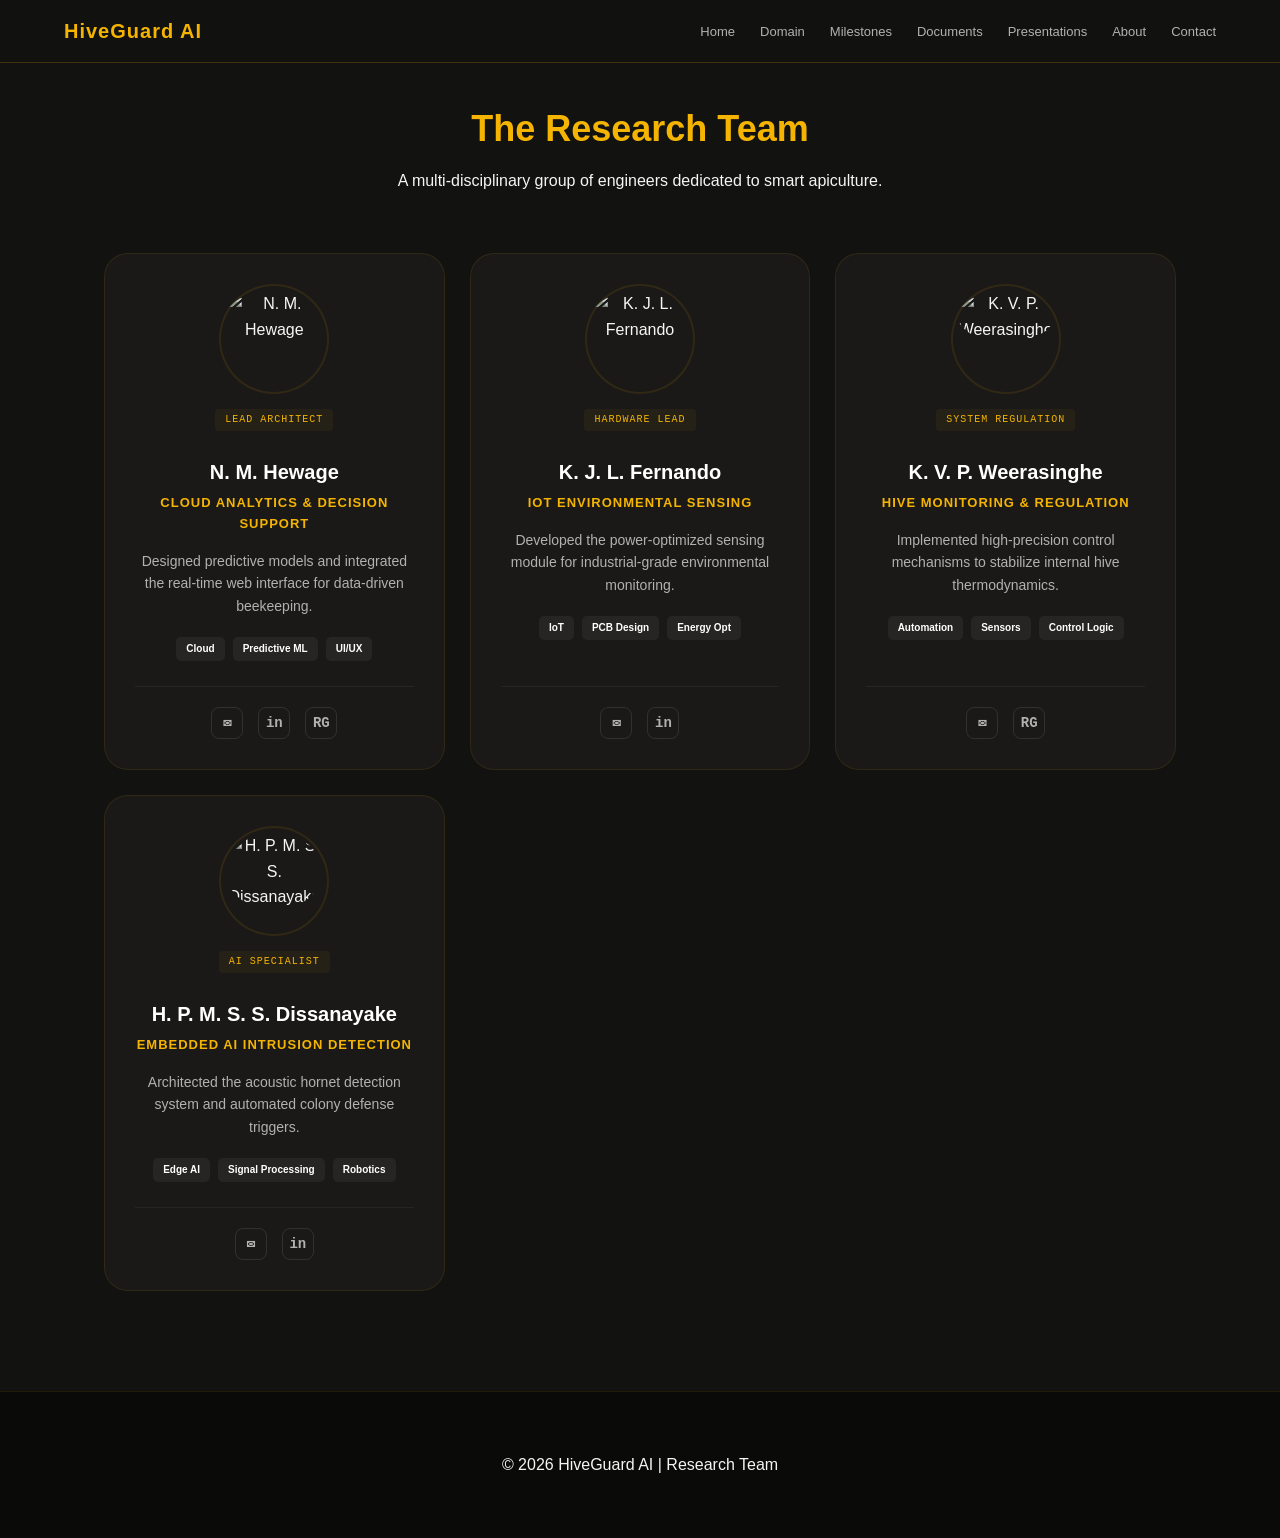
==== about.html @ 3bd3e834 "Added contact form, updated research sections, improved styling" ====
<!DOCTYPE html>
<html>
<head>
  <title>HiveGuard AI - About Us</title>
  <link rel="stylesheet" href="css/style.css">
</head>
<body>

<!-- Navigation -->
<nav>
  <div class="container">
    <h1>HiveGuard AI</h1>
    <ul>
      <li><a href="index.html">Home</a></li>
      <li><a href="domain.html">Domain</a></li>
      <li><a href="milestones.html">Milestones</a></li>
      <li><a href="documents.html">Documents</a></li>
      <li><a href="presentations.html">Presentations</a></li>
      <li><a href="about.html">About</a></li>
      <li><a href="contact.html">Contact</a></li>
    </ul>
  </div>
</nav>

<section class="section about-section">
    <div class="section-header">
        <h3>The Research Team</h3>
        <p>A multi-disciplinary group of engineers dedicated to smart apiculture.</p>
    </div>

    <div class="about-portal-grid">
        <div class="profile-portal reveal">
            <div class="portal-scanner"></div> <div class="portal-header">
                <div class="member-photo-wrapper">
                    <img src="assets/team/member1.jpg" alt="N. M. Hewage" class="member-photo">
                    <div class="photo-glow"></div>
                </div>
                <span class="member-tag">LEAD ARCHITECT</span>
            </div>

            <div class="portal-body">
                <h4>N. M. Hewage</h4>
                <p class="member-role">Cloud Analytics & Decision Support</p>
                <p class="member-desc">Designed predictive models and integrated the real-time web interface for data-driven beekeeping.</p>
                
                <div class="member-skills">
                    <span>Cloud</span><span>Predictive ML</span><span>UI/UX</span>
                </div>
            </div>

            <div class="portal-footer">
                <div class="member-social">
                    <a href="mailto:your_email@email.com" class="social-icon mail-icon" title="Email">✉</a>
                    <a href="#" class="social-icon linked-icon" title="LinkedIn">in</a>
                    <a href="#" class="social-icon research-icon" title="ResearchGate">RG</a>
                </div>
            </div>
        </div>

        <div class="profile-portal reveal">
            <div class="portal-scanner"></div>
            <div class="portal-header">
                <div class="member-photo-wrapper">
                    <img src="assets/team/member2.jpg" alt="K. J. L. Fernando" class="member-photo">
                    <div class="photo-glow"></div>
                </div>
                <span class="member-tag">HARDWARE LEAD</span>
            </div>
            <div class="portal-body">
                <h4>K. J. L. Fernando</h4>
                <p class="member-role">IoT Environmental Sensing</p>
                <p class="member-desc">Developed the power-optimized sensing module for industrial-grade environmental monitoring.</p>
                <div class="member-skills">
                    <span>IoT</span><span>PCB Design</span><span>Energy Opt</span>
                </div>
            </div>
            <div class="portal-footer">
                <div class="member-social">
                    <a href="mailto:member_email@email.com" class="social-icon mail-icon" title="Email">✉</a>
                    <a href="#" class="social-icon linked-icon" title="LinkedIn">in</a>
                </div>
            </div>
        </div>

        <div class="profile-portal reveal">
            <div class="portal-scanner"></div>
            <div class="portal-header">
                <div class="member-photo-wrapper">
                    <img src="assets/team/member3.jpg" alt="K. V. P. Weerasinghe" class="member-photo">
                    <div class="photo-glow"></div>
                </div>
                <span class="member-tag">SYSTEM REGULATION</span>
            </div>
            <div class="portal-body">
                <h4>K. V. P. Weerasinghe</h4>
                <p class="member-role">Hive Monitoring & Regulation</p>
                <p class="member-desc">Implemented high-precision control mechanisms to stabilize internal hive thermodynamics.</p>
                <div class="member-skills">
                    <span>Automation</span><span>Sensors</span><span>Control Logic</span>
                </div>
            </div>
            <div class="portal-footer">
                <div class="member-social">
                    <a href="mailto:member_email@email.com" class="social-icon mail-icon" title="Email">✉</a>
                    <a href="#" class="social-icon research-icon" title="ResearchGate">RG</a>
                </div>
            </div>
        </div>

        <div class="profile-portal reveal">
            <div class="portal-scanner"></div>
            <div class="portal-header">
                <div class="member-photo-wrapper">
                    <img src="assets/team/member4.jpg" alt="H. P. M. S. S. Dissanayake" class="member-photo">
                    <div class="photo-glow"></div>
                </div>
                <span class="member-tag">AI SPECIALIST</span>
            </div>
            <div class="portal-body">
                <h4>H. P. M. S. S. Dissanayake</h4>
                <p class="member-role">Embedded AI Intrusion Detection</p>
                <p class="member-desc">Architected the acoustic hornet detection system and automated colony defense triggers.</p>
                <div class="member-skills">
                    <span>Edge AI</span><span>Signal Processing</span><span>Robotics</span>
                </div>
            </div>
            <div class="portal-footer">
                <div class="member-social">
                    <a href="mailto:member_email@email.com" class="social-icon mail-icon" title="Email">✉</a>
                    <a href="#" class="social-icon linked-icon" title="LinkedIn">in</a>
                </div>
            </div>
        </div>
    </div>
</section>

<footer>
  © 2026 HiveGuard AI | Research Team
</footer>

</body>
</html>
---- css/style.css ----
/* =========================
   VARIABLES & RESET
========================= */
:root {
  --gold: #f4b400;
  --gold-glow: rgba(244, 180, 0, 0.3);
  --dark: #121211;
  --dark-soft: #1c1b18;
  --glass: rgba(42, 41, 38, 0.7);
  --text-main: #f5f5f5;
  --text-dim: #b1b1b1;
}

* {
  margin: 0;
  padding: 0;
  box-sizing: border-box;
  font-family: 'Poppins', sans-serif;
}

body {
  background: var(--dark);
  color: var(--text-main);
  line-height: 1.6;
  overflow-x: hidden;
}

/* =========================
   NAVBAR
========================= */
nav {
  background: rgba(18, 18, 17, 0.95);
  backdrop-filter: blur(10px);
  border-bottom: 1px solid rgba(244, 180, 0, 0.2);
  padding: 15px 0;
  position: fixed;
  width: 100%;
  top: 0;
  z-index: 1000;
}

nav .container {
  width: 90%;
  max-width: 1200px;
  margin: auto;
  display: flex;
  justify-content: space-between;
  align-items: center;
}

.logo {
  display: flex;
  align-items: center;
  gap: 10px;
}

.pulse {
  width: 10px;
  height: 10px;
  background: var(--gold);
  border-radius: 50%;
  box-shadow: 0 0 10px var(--gold);
  animation: pulse 2s infinite;
}

@keyframes pulse {
  0% { transform: scale(0.9); opacity: 1; }
  70% { transform: scale(1.5); opacity: 0; }
  100% { transform: scale(0.9); opacity: 0; }
}

nav h1 {
  color: var(--gold);
  font-family: 'Montserrat', sans-serif;
  font-size: 20px;
  letter-spacing: 1px;
}

nav ul {
  list-style: none;
  display: flex;
  gap: 25px;
  align-items: center;
}

nav ul li a {
  text-decoration: none;
  color: var(--text-dim);
  font-size: 13px;
  font-weight: 500;
  transition: 0.3s;
}

nav ul li a:hover { color: var(--gold); }

.nav-cta {
  border: 1px solid var(--gold);
  padding: 8px 18px;
  border-radius: 20px;
}

/* =========================
   HERO SECTION
========================= */
.hero {
  position: relative;
  padding: 200px 20px 120px;
  text-align: center;
  background: radial-gradient(circle at center, #3b2f1c 0%, var(--dark) 70%);
  overflow: hidden;
}

.honeycomb {
  position: absolute;
  inset: 0;
  background-image: linear-gradient(30deg, #2f2c25 12%, transparent 12.5%, transparent 87%, #2f2c25 87.5%, #2f2c25),
                    linear-gradient(150deg, #2f2c25 12%, transparent 12.5%, transparent 87%, #2f2c25 87.5%, #2f2c25),
                    linear-gradient(60deg, #2f2c25 25%, transparent 25.5%, transparent 75%, #2f2c25 75%, #2f2c25);
  background-size: 60px 104px;
  opacity: 0.1;
}

.hero-content { position: relative; z-index: 10; }

.badge {
  display: inline-block;
  background: rgba(244, 180, 0, 0.1);
  color: var(--gold);
  padding: 5px 15px;
  border-radius: 20px;
  font-size: 12px;
  font-weight: 600;
  margin-bottom: 20px;
  border: 1px solid var(--gold-glow);
}

.hero h2 {
  font-family: 'Montserrat', sans-serif;
  font-size: clamp(32px, 5vw, 60px);
  line-height: 1.1;
  margin-bottom: 25px;
}

.highlight {
  color: var(--gold);
  text-shadow: 0 0 30px var(--gold-glow);
}

.hero p {
  max-width: 650px;
  margin: 0 auto 40px;
  color: var(--text-dim);
  font-size: 18px;
}

.button {
  display: inline-block;
  padding: 14px 32px;
  background: var(--gold);
  color: #000;
  text-decoration: none;
  font-weight: 700;
  border-radius: 50px;
  transition: 0.3s;
}

.button.secondary {
  background: transparent;
  color: #fff;
  border: 1px solid rgba(255,255,255,0.2);
  margin-left: 15px;
}

.button:hover {
  transform: translateY(-3px);
  box-shadow: 0 10px 20px rgba(0,0,0,0.3);
}

/* =========================
   CARDS & SECTIONS
========================= */
.section {
  padding: 100px 5%;
  max-width: 1200px;
  margin: auto;
}

.section-header {
  text-align: center;
  margin-bottom: 60px;
}

.section-header h3 {
  font-size: 36px;
  color: var(--gold);
  margin-bottom: 10px;
}

.card-grid {
  display: grid;
  grid-template-columns: repeat(auto-fit, minmax(250px, 1fr));
  gap: 25px;
}

.card {
  background: var(--glass);
  backdrop-filter: blur(10px);
  padding: 40px 30px;
  border-radius: 20px;
  border: 1px solid rgba(255,255,255,0.05);
  transition: 0.4s cubic-bezier(0.175, 0.885, 0.32, 1.275);
}

.card:hover {
  border-color: var(--gold);
  transform: translateY(-10px);
  box-shadow: 0 20px 40px rgba(0,0,0,0.4);
}

.card-icon {
  font-size: 40px;
  margin-bottom: 20px;
}

.card h4 { margin-bottom: 15px; color: var(--gold); }

/* Project Overview styles */
.overview-container {
    display: flex;
    flex-direction: column;
    gap: 20px;
}

.glass-card {
    background: rgba(255,255,255,0.03);
    padding: 30px;
    border-radius: 15px;
    border-left: 4px solid var(--gold);
}
/* =========================
   PROJECT JOURNEY STYLES
========================= */

.journey-container {
    position: relative;
    max-width: 900px;
    margin: 50px auto;
    padding: 20px 0;
}

.journey-item {
    display: flex;
    align-items: center;
    margin-bottom: 60px;
    gap: 40px;
    width: 100%;
}

/* Alternating Layout */
.journey-item.reverse {
    flex-direction: row-reverse;
}

.journey-number {
    background: var(--gold);
    color: #000;
    width: 60px;
    height: 60px;
    display: flex;
    align-items: center;
    justify-content: center;
    font-weight: 800;
    font-size: 20px;
    border-radius: 15px; /* Makes a square-ish honeycomb shape */
    transform: rotate(45deg);
    flex-shrink: 0;
    box-shadow: 0 0 20px var(--gold-glow);
}

.journey-number span { transform: rotate(-45deg); } /* Keep text straight */

/* The Journey Line */
.nectar-path {
    position: absolute;
    top: 0;
    left: 50%;
    transform: translateX(-50%);
    width: 2px;
    height: 100%;
    background: linear-gradient(to bottom, var(--gold) 50%, transparent);
    border-left: 2px dashed var(--gold);
    opacity: 0.3;
    z-index: -1;
}

/* Glass Card Specific Glows */
.glass-card {
    background: rgba(255, 255, 255, 0.03);
    backdrop-filter: blur(10px);
    padding: 30px;
    border-radius: 20px;
    border: 1px solid rgba(244, 180, 0, 0.1);
    transition: 0.4s;
    flex: 1;
}

.glow-left:hover {
    border-left: 5px solid var(--gold);
    box-shadow: -10px 0 30px var(--gold-glow);
}

.glow-right:hover {
    border-right: 5px solid var(--gold);
    box-shadow: 10px 0 30px var(--gold-glow);
}

.glass-card h4 {
    color: var(--gold);
    margin-bottom: 12px;
}

/* Mobile Responsiveness */
@media (max-width: 768px) {
    .journey-item, .journey-item.reverse {
        flex-direction: column;
        text-align: center;
    }
    .nectar-path { left: 20px; transform: none; }
    .journey-number { margin-bottom: 10px; }
}

/* =========================
   ANIMATIONS
========================= */


.reveal.visible {
  opacity: 1;
  transform: translateY(0);
}

.bee-fly {
  position: absolute;
  font-size: 40px;
  animation: flyAcross 15s linear infinite;
  z-index: 1;
}

@keyframes flyAcross {
  0% { left: -50px; top: 20%; transform: rotate(10deg); }
  50% { top: 25%; transform: rotate(-10deg); }
  100% { left: 110%; top: 20%; }
}



footer {
  padding: 60px 20px;
  text-align: center;
  border-top: 1px solid rgba(244, 180, 0, 0.1);
  background: #0a0a09;
}

.footer-links { margin-top: 20px; }
.footer-links a {
    color: var(--gold);
    margin: 0 10px;
    text-decoration: none;
    font-size: 14px;
}

/* =========================
   LITERATURE SURVEY STYLES
========================= */

.survey-grid {
  display: grid;
  grid-template-columns: repeat(auto-fit, minmax(300px, 1fr));
  gap: 30px;
  margin-top: 40px;
}

.survey-card {
  background: linear-gradient(145deg, #2a2926, #1c1b18);
  padding: 40px 30px;
  border-radius: 20px;
  border: 1px solid rgba(244, 180, 0, 0.1);
  position: relative;
  transition: all 0.4s ease;
  display: flex;
  flex-direction: column;
  justify-content: space-between;
}

.survey-card:hover {
  transform: translateY(-10px);
  border-color: var(--gold);
  box-shadow: 0 15px 35px rgba(0, 0, 0, 0.5), 0 0 20px rgba(244, 180, 0, 0.15);
}

.card-tag {
  position: absolute;
  top: -12px;
  left: 20px;
  background: var(--gold);
  color: #000;
  font-size: 10px;
  font-weight: 800;
  padding: 4px 12px;
  border-radius: 5px;
  text-transform: uppercase;
  letter-spacing: 1px;
}

.survey-card h4 {
  font-family: 'Montserrat', sans-serif;
  color: var(--gold);
  margin: 15px 0;
  font-size: 20px;
}

.survey-card p {
  color: var(--text-dim);
  font-size: 15px;
  line-height: 1.7;
  margin-bottom: 25px;
}

.finding-badge {
  background: rgba(244, 180, 0, 0.05);
  border: 1px dashed rgba(244, 180, 0, 0.4);
  color: var(--gold);
  padding: 8px;
  border-radius: 8px;
  font-size: 12px;
  text-align: center;
  font-weight: 600;
}

/* Add a glowing dot to the corner */
.survey-card::before {
  content: "";
  position: absolute;
  top: 15px;
  right: 15px;
  width: 6px;
  height: 6px;
  background: var(--gold);
  border-radius: 50%;
  box-shadow: 0 0 10px var(--gold);
}

/* =========================
   RESEARCH GAP CARD STYLES
========================= */

.gap-container {
    display: grid;
    grid-template-columns: 1fr 1.5fr;
    gap: 40px;
    align-items: center;
    margin-top: 50px;
}

/* Visual Side - Represents Fragmentation */
.gap-visual {
    position: relative;
    height: 300px;
    display: flex;
    justify-content: center;
    align-items: center;
}

.fragment-box {
    position: absolute;
    padding: 10px 20px;
    background: rgba(255, 255, 255, 0.05);
    border: 1px solid rgba(244, 180, 0, 0.3);
    font-size: 12px;
    color: var(--gold);
    border-radius: 8px;
    animation: drift 6s infinite ease-in-out;
}

.fragment-box:nth-child(1) { top: 10%; left: 10%; animation-delay: 0s; }
.fragment-box:nth-child(2) { bottom: 15%; left: 20%; animation-delay: 2s; }
.fragment-box:nth-child(3) { top: 40%; right: 10%; animation-delay: 4s; }

@keyframes drift {
    0%, 100% { transform: translate(0, 0); }
    50% { transform: translate(10px, -15px); }
}

.solution-node {
    width: 100px;
    height: 100px;
    background: var(--gold);
    color: black;
    border-radius: 50%;
    display: flex;
    align-items: center;
    justify-content: center;
    font-weight: 800;
    font-size: 12px;
    text-align: center;
    box-shadow: 0 0 40px var(--gold-glow);
    z-index: 2;
}

/* The Content Card */
.gap-card {
    background: linear-gradient(135deg, #1c1b18 0%, #2a2926 100%);
    padding: 45px;
    border-radius: 24px;
    border: 1px solid rgba(244, 180, 0, 0.1);
    position: relative;
    overflow: hidden;
}

.gap-card::before {
    content: "";
    position: absolute;
    top: 0;
    left: 0;
    width: 4px;
    height: 100%;
    background: var(--gold);
    box-shadow: 0 0 15px var(--gold);
}

.gap-icon {
    font-size: 30px;
    margin-bottom: 20px;
}

.gap-meta {
    display: flex;
    gap: 15px;
    align-items: center;
    margin-top: 20px;
}

.location-tag {
    font-size: 12px;
    color: #888;
    border: 1px solid #444;
    padding: 4px 10px;
    border-radius: 5px;
}

.finding-badge {
    background: var(--gold);
    color: black;
    font-size: 13px;
    padding: 6px 15px;
    border-radius: 50px;
    font-weight: bold;
}

/* Decorative Gap "Hole" */
.gap-decoration {
    position: absolute;
    bottom: -20px;
    right: -20px;
    width: 100px;
    height: 100px;
    background: radial-gradient(circle, var(--gold-glow) 0%, transparent 70%);
    opacity: 0.5;
}

/* Mobile Fix */
@media (max-width: 900px) {
    .gap-container { grid-template-columns: 1fr; }
    .gap-visual { height: 200px; }
}


/* =========================
   CREATIVE RESEARCH PROBLEM STYLES
========================= */

.problem-wrapper {
    display: grid;
    grid-template-columns: 1.5fr 1fr;
    gap: 20px;
    margin-top: 40px;
}

/* Main Large Card */
.problem-main-card {
    background: #1a1917;
    padding: 50px;
    border-radius: 30px;
    border: 1px solid rgba(244, 180, 0, 0.1);
    position: relative;
    overflow: hidden;
    display: flex;
    flex-direction: column;
    justify-content: center;
}

/* Animated Circuit Background */
.circuit-overlay {
    position: absolute;
    top: 0; left: 0; width: 100%; height: 100%;
    background-image: radial-gradient(var(--gold) 1px, transparent 1px);
    background-size: 30px 30px;
    opacity: 0.05;
    pointer-events: none;
}

.core-question h4 {
    font-size: 28px;
    line-height: 1.3;
    color: #fff;
    margin-bottom: 30px;
    border-left: 4px solid var(--gold);
    padding-left: 20px;
}

.label {
    display: block;
    color: var(--gold);
    text-transform: uppercase;
    font-size: 12px;
    letter-spacing: 2px;
    margin-bottom: 10px;
    font-weight: 700;
}

/* Icons Grid inside the card */
.problem-goals {
    display: grid;
    grid-template-columns: repeat(auto-fit, minmax(150px, 1fr));
    gap: 20px;
    margin-top: 20px;
}

.goal-item {
    background: rgba(255, 255, 255, 0.03);
    padding: 15px;
    border-radius: 12px;
    text-align: center;
    transition: 0.3s;
}

.goal-item:hover {
    background: rgba(244, 180, 0, 0.1);
}

.goal-icon {
    font-size: 24px;
    display: block;
    margin-bottom: 10px;
}

.goal-item p {
    font-size: 12px;
    color: var(--text-dim);
    margin: 0;
}

/* Sidebar Cards */
.context-sidebar {
    display: flex;
    flex-direction: column;
    gap: 20px;
}

.context-card {
    background: #252421;
    padding: 30px;
    border-radius: 20px;
    border: 1px solid rgba(255, 255, 255, 0.05);
    flex: 1;
}

.context-card.highlight {
    border: 1px solid var(--gold);
    background: linear-gradient(135deg, #1a1917 0%, #2f2a1a 100%);
}

.context-card h5 {
    color: var(--gold);
    text-transform: uppercase;
    margin-bottom: 10px;
    font-size: 14px;
}

.context-card p {
    font-size: 14px;
    color: var(--text-dim);
    margin: 0;
}

/* Mobile Responsiveness */
@media (max-width: 850px) {
    .problem-wrapper {
        grid-template-columns: 1fr;
    }
}

/* =========================
   RESEARCH OBJECTIVES STYLES
========================= */

.objectives-container {
    position: relative;
    max-width: 1000px;
    margin: 50px auto;
    display: grid;
    grid-template-columns: 1fr 1fr; /* 2x2 Grid for desktop */
    gap: 40px;
}

.objective-item {
    display: flex;
    gap: 20px;
    align-items: flex-start;
}

.obj-number {
    background: var(--gold);
    color: #000;
    font-weight: 800;
    width: 45px;
    height: 45px;
    display: flex;
    align-items: center;
    justify-content: center;
    border-radius: 10px;
    transform: rotate(15deg);
    flex-shrink: 0;
    box-shadow: 0 0 15px var(--gold-glow);
}

.obj-content {
    background: #1a1917;
    padding: 30px;
    border-radius: 20px;
    border: 1px solid rgba(244, 180, 0, 0.1);
    position: relative;
    transition: all 0.4s ease;
}

/* Glowing Hover Effect */
.obj-content:hover {
    border-color: var(--gold);
    box-shadow: 0 0 25px rgba(244, 180, 0, 0.15);
    transform: translateY(-5px);
}

.obj-content h4 {
    color: var(--gold);
    font-size: 18px;
    margin-bottom: 12px;
}

.obj-content p {
    font-size: 14px;
    color: var(--text-dim);
    line-height: 1.6;
}

.obj-tag {
    margin-top: 15px;
    display: inline-block;
    font-size: 10px;
    font-weight: 700;
    text-transform: uppercase;
    letter-spacing: 1px;
    color: var(--gold);
    border: 1px solid rgba(244, 180, 0, 0.3);
    padding: 3px 10px;
    border-radius: 5px;
}

/* Specific Glowing Box Style from your request */
.glowing-box::after {
    content: "";
    position: absolute;
    top: 0; left: 0; width: 100%; height: 100%;
    border-radius: 20px;
    pointer-events: none;
    box-shadow: inset 0 0 15px rgba(244, 180, 0, 0.05);
    transition: 0.4s;
}

.glowing-box:hover::after {
    box-shadow: inset 0 0 30px rgba(244, 180, 0, 0.1);
}

/* Mobile Responsiveness */
@media (max-width: 768px) {
    .objectives-container {
        grid-template-columns: 1fr;
    }
}

/* =========================
   TEAM CONTRIBUTIONS SECTION
========================= */

.team-contributions {
  padding: 100px 20px;
  width: 90%;
  max-width: 1000px;
  margin: auto;
}

.team-contributions h3 {
  font-size: 36px;
  margin-bottom: 50px;
  text-align: center;
  color: #f4b400;
  font-weight: 700;
}

/* =========================
   TEAM CONTRIBUTIONS: CYBER STYLE
========================= */
/* =========================
   TEAM BENTO GRID STYLES
========================= */

.team-bento-grid {
    display: grid;
    grid-template-columns: 1fr 1fr; /* Forces 2 columns */
    gap: 25px;
    max-width: 1000px;
    margin: 40px auto;
}

.member-bento {
    background: #1a1917;
    border: 1px solid rgba(244, 180, 0, 0.1);
    border-radius: 24px;
    padding: 40px;
    position: relative;
    overflow: hidden;
    transition: all 0.4s cubic-bezier(0.175, 0.885, 0.32, 1.275);
    display: flex;
    flex-direction: column;
    justify-content: center;
}

/* The Glowing Aura */
.member-bento:hover {
    transform: scale(1.02);
    border-color: var(--gold);
    box-shadow: 0 20px 40px rgba(0, 0, 0, 0.6), 
                0 0 20px rgba(244, 180, 0, 0.2);
}

.bento-glow {
    position: absolute;
    top: 0; left: 0; width: 100%; height: 100%;
    background: radial-gradient(circle at var(--mouse-x, 50%) var(--mouse-y, 50%), 
                rgba(244, 180, 0, 0.1) 0%, 
                transparent 60%);
    opacity: 0;
    transition: opacity 0.3s;
    pointer-events: none;
}

.member-bento:hover .bento-glow {
    opacity: 1;
}

.badge-no {
    font-family: monospace;
    color: var(--gold);
    font-size: 12px;
    border: 1px solid var(--gold);
    padding: 2px 8px;
    border-radius: 6px;
    margin-bottom: 15px;
    display: inline-block;
}

.member-info h4 {
    font-size: 22px;
    color: #fff;
    margin-bottom: 5px;
}

.role-line {
    color: var(--gold);
    font-weight: 700;
    font-size: 13px;
    text-transform: uppercase;
    letter-spacing: 1.5px;
    margin-bottom: 20px;
    display: flex;
    align-items: center;
    gap: 10px;
}

.role-line::after {
    content: "";
    flex: 1;
    height: 1px;
    background: linear-gradient(to right, var(--gold), transparent);
}

.member-info p {
    color: var(--text-dim);
    font-size: 15px;
    line-height: 1.6;
}

/* Mobile: Stack them when screen is small */
@media (max-width: 800px) {
    .team-bento-grid {
        grid-template-columns: 1fr;
    }
    .member-bento {
        padding: 30px;
    }
}
/* Container Layouts */
.overview-bento, .team-bento-grid {
    display: grid;
    grid-template-columns: 1fr 1fr;
    gap: 25px;
    margin-top: 40px;
}

.full-width { grid-column: span 2; }

/* The "Beautiful" Card Style */
.glass-card, .member-bento {
    background: rgba(255, 255, 255, 0.03);
    backdrop-filter: blur(15px);
    border: 1px solid rgba(244, 180, 0, 0.1);
    padding: 40px;
    border-radius: 24px;
    transition: all 0.4s ease;
    position: relative;
    overflow: hidden;
}

.glass-card:hover, .member-bento:hover {
    border-color: var(--gold);
    transform: translateY(-10px);
    box-shadow: 0 20px 40px rgba(0,0,0,0.4), 0 0 20px rgba(244, 180, 0, 0.1);
}

/* Details */
.card-icon { font-size: 40px; margin-bottom: 20px; }

.badge-no {
    font-family: monospace;
    color: var(--gold);
    font-size: 11px;
    letter-spacing: 1px;
    border: 1px solid var(--gold);
    padding: 2px 8px;
    border-radius: 4px;
    margin-bottom: 15px;
    display: inline-block;
}

.role-line {
    color: var(--gold);
    font-weight: 700;
    font-size: 13px;
    text-transform: uppercase;
    margin-bottom: 15px;
    display: flex;
    align-items: center;
    gap: 10px;
}

.role-line::after {
    content: "";
    flex: 1;
    height: 1px;
    background: linear-gradient(to right, var(--gold), transparent);
}

/* =========================
   TECHNOLOGIES USED SECTION
========================= */

/* =========================
   TECH BLUEPRINT STYLES
========================= */

.tech-blueprint-grid {
    display: grid;
    grid-template-columns: repeat(auto-fit, minmax(280px, 1fr));
    gap: 20px;
    margin-top: 40px;
}

.tech-tile {
    background: #1a1917; /* Darker obsidian background */
    border: 1px solid rgba(244, 180, 0, 0.1);
    border-radius: 20px;
    padding: 35px;
    position: relative;
    transition: all 0.4s cubic-bezier(0.165, 0.84, 0.44, 1);
    display: flex;
    flex-direction: column;
    overflow: hidden;
}

.tech-tile:hover {
    transform: translateY(-8px);
    border-color: #f4b400; /* Primary gold color */
    box-shadow: 0 15px 30px rgba(0, 0, 0, 0.6), 0 0 15px rgba(244, 180, 0, 0.1);
}

/* Metadata Tags */
.tile-header {
    display: flex;
    justify-content: space-between;
    align-items: center;
    margin-bottom: 20px;
}

.tech-id {
    font-family: 'Courier New', Courier, monospace;
    font-size: 11px;
    color: #f4b400;
    opacity: 0.7;
    letter-spacing: 1px;
}

/* Status Indicator Pulse */
.status-pulse {
    width: 8px;
    height: 8px;
    background: #f4b400;
    border-radius: 50%;
    box-shadow: 0 0 10px #f4b400;
    animation: pulse 2s infinite;
}

@keyframes pulse {
    0% { opacity: 1; transform: scale(1); }
    50% { opacity: 0.4; transform: scale(1.2); }
    100% { opacity: 1; transform: scale(1); }
}

.tech-tile h4 {
    color: #fff;
    font-size: 20px;
    margin-bottom: 15px;
    font-weight: 600;
}

.tech-tile p {
    font-size: 14px;
    color: #d1d5db; /* text-dim color */
    line-height: 1.6;
    margin-bottom: 20px;
    flex-grow: 1;
}

/* Technical Spec Chips */
.tech-specs {
    display: flex;
    gap: 8px;
    flex-wrap: wrap;
}

.tech-specs span {
    font-size: 10px;
    text-transform: uppercase;
    font-weight: 700;
    color: #f4b400;
    background: rgba(244, 180, 0, 0.05);
    border: 1px solid rgba(244, 180, 0, 0.2);
    padding: 4px 10px;
    border-radius: 50px;
}

/* Highlighted AI Tile */
.highlight-tile {
    background: linear-gradient(145deg, #1a1917, #2d2a1d);
    border-color: rgba(244, 180, 0, 0.4);
}

/* =========================
  MILESTONES
========================= */

/* =========================
   TIMELINE ROADMAP STYLES
========================= */

.milestones-section {
    padding: 80px 20px;
}

.timeline-container {
    position: relative;
    max-width: 900px;
    margin: 50px auto;
    padding: 40px 0;
}

/* Central Vertical Energy Line */
.timeline-line {
    position: absolute;
    left: 50%;
    top: 0;
    width: 2px;
    height: 100%;
    background: linear-gradient(to bottom, transparent, var(--gold), transparent);
    transform: translateX(-50%);
    opacity: 0.3;
}

.timeline-step {
    position: relative;
    width: 100%;
    margin-bottom: 60px;
    display: flex;
    justify-content: center;
}

/* The Node/Dot in the middle */
.step-node {
    position: absolute;
    left: 50%;
    top: 20px;
    width: 20px;
    height: 20px;
    background: #1a1917;
    border: 2px solid var(--gold);
    border-radius: 50%;
    transform: translateX(-50%);
    z-index: 5;
    box-shadow: 0 0 15px var(--gold-glow);
}

.node-pulse {
    width: 100%;
    height: 100%;
    border-radius: 50%;
    background: var(--gold);
    animation: nodePulse 2s infinite;
}

@keyframes nodePulse {
    0% { transform: scale(1); opacity: 0.8; }
    100% { transform: scale(2.5); opacity: 0; }
}

/* Step Content Cards */
.step-content {
    width: 42%;
    margin-left: auto; /* Default to right side */
    background: rgba(255, 255, 255, 0.03);
    border: 1px solid rgba(244, 180, 0, 0.1);
    padding: 30px;
    border-radius: 20px;
    position: relative;
    transition: 0.4s;
}

/* Alternate Left/Right logic */
.timeline-step:nth-child(even) .step-content {
    margin-left: 0;
    margin-right: auto;
    text-align: right;
}

.step-content:hover {
    border-color: var(--gold);
    transform: translateY(-5px);
    box-shadow: 0 10px 30px rgba(0, 0, 0, 0.5);
}

/* Meta Details */
.step-date {
    display: block;
    font-family: monospace;
    color: var(--gold);
    font-size: 13px;
    letter-spacing: 2px;
    margin-bottom: 10px;
}

.step-marks {
    display: inline-block;
    font-size: 11px;
    background: rgba(244, 180, 0, 0.1);
    color: var(--gold);
    padding: 3px 10px;
    border-radius: 5px;
    margin-bottom: 15px;
    font-weight: 700;
}

.step-marks.highlight {
    background: var(--gold);
    color: #000;
}

.step-content h4 {
    color: #fff;
    margin-bottom: 10px;
}

.step-content p {
    font-size: 14px;
    color: var(--text-dim);
    line-height: 1.6;
}

/* Mobile: Single Column */
@media (max-width: 768px) {
    .timeline-line { left: 20px; }
    .step-node { left: 20px; }
    .step-content { 
        width: 85%; 
        margin-left: 50px !important; 
        text-align: left !important; 
    }
}

/* =========================
   DOCUMENTS
========================= */

/* =========================
   CLOUD VAULT STYLES
========================= */

.vault-grid {
    display: grid;
    grid-template-columns: repeat(auto-fit, minmax(280px, 1fr));
    gap: 25px;
    margin-top: 40px;
}

.document-node {
    background: linear-gradient(145deg, #1c1b18, #252421);
    border: 1px solid rgba(244, 180, 0, 0.1);
    border-radius: 22px;
    padding: 35px;
    position: relative;
    transition: all 0.4s cubic-bezier(0.175, 0.885, 0.32, 1.275);
    display: flex;
    flex-direction: column;
    overflow: hidden;
}

.document-node:hover {
    transform: translateY(-10px);
    border-color: var(--gold);
    box-shadow: 0 15px 40px rgba(0, 0, 0, 0.6), 
                0 0 20px rgba(244, 180, 0, 0.1);
}

.cloud-sync-icon {
    font-size: 32px;
    margin-bottom: 20px;
    filter: drop-shadow(0 0 10px rgba(244, 180, 0, 0.3));
}

.file-meta {
    font-family: 'Courier New', Courier, monospace;
    font-size: 10px;
    color: var(--gold);
    letter-spacing: 2px;
    opacity: 0.8;
}

.document-node h4 {
    color: #fff;
    margin: 10px 0;
    font-size: 20px;
    font-weight: 600;
}

/* Status Badges */
.status-badge {
    font-size: 9px;
    font-weight: 800;
    padding: 3px 10px;
    border-radius: 6px;
    display: inline-block;
    margin-bottom: 25px;
    letter-spacing: 1px;
}

.status-badge.complete {
    background: rgba(244, 180, 0, 0.1);
    color: var(--gold);
    border: 1px solid rgba(244, 180, 0, 0.3);
}

.status-badge.pending {
    background: rgba(255, 255, 255, 0.05);
    color: #666;
    border: 1px solid rgba(255, 255, 255, 0.1);
}

/* Google Drive Themed Button */
.drive-btn {
    text-decoration: none;
    display: flex;
    justify-content: space-between;
    align-items: center;
    background: rgba(255, 255, 255, 0.03);
    border: 1px solid rgba(255, 255, 255, 0.1);
    color: #fff;
    font-size: 12px;
    font-weight: 600;
    padding: 12px 20px;
    border-radius: 12px;
    transition: 0.3s;
}

.drive-btn:hover {
    background: var(--gold);
    color: #000;
    border-color: var(--gold);
}

.external-icon {
    font-style: normal;
    font-weight: bold;
}

/* Locked Card Style */
.document-node.locked {
    opacity: 0.5;
    background: #141413;
}

.lock-overlay {
    font-size: 11px;
    color: #555;
    text-transform: uppercase;
    font-weight: 700;
}

/* =========================
   PRESENTATION GALLERY STYLES
========================= */

.gallery-grid {
    display: grid;
    grid-template-columns: repeat(auto-fit, minmax(280px, 1fr));
    gap: 30px;
    margin-top: 50px;
}

.deck-card {
    background: #1a1917;
    border: 1px solid rgba(244, 180, 0, 0.1);
    border-radius: 20px;
    overflow: hidden;
    transition: all 0.5s cubic-bezier(0.175, 0.885, 0.32, 1.275);
    position: relative;
}

.deck-card:hover {
    transform: translateY(-12px);
    border-color: var(--gold);
    box-shadow: 0 20px 40px rgba(0, 0, 0, 0.6);
}

/* Slide Preview Area */
.deck-preview {
    height: 160px;
    background: linear-gradient(135deg, #2a2926 0%, #1a1917 100%);
    position: relative;
    display: flex;
    align-items: center;
    justify-content: center;
}

.slide-count {
    position: absolute;
    top: 15px;
    right: 15px;
    font-size: 9px;
    font-weight: 800;
    color: var(--gold);
    border: 1px solid var(--gold);
    padding: 2px 8px;
    border-radius: 4px;
}

.play-overlay {
    width: 50px;
    height: 50px;
    background: var(--gold);
    border-radius: 50%;
    display: flex;
    align-items: center;
    justify-content: center;
    font-size: 20px;
    color: #000;
    opacity: 0;
    transform: scale(0.5);
    transition: 0.3s;
    box-shadow: 0 0 20px rgba(244, 180, 0, 0.4);
}

.deck-card:hover .play-overlay {
    opacity: 1;
    transform: scale(1);
}

/* Info Section */
.deck-info {
    padding: 25px;
}

.deck-date {
    font-family: monospace;
    color: var(--gold);
    font-size: 11px;
    letter-spacing: 2px;
}

.deck-info h4 {
    color: #fff;
    margin: 8px 0 15px 0;
    font-size: 18px;
}

.view-btn {
    text-decoration: none;
    font-size: 12px;
    font-weight: 700;
    color: var(--gold);
    text-transform: uppercase;
    display: inline-block;
    padding-bottom: 5px;
    border-bottom: 2px solid transparent;
    transition: 0.3s;
}

.view-btn:hover {
    border-color: var(--gold);
    letter-spacing: 1px;
}

/* Locked State */
.offline {
    opacity: 0.6;
}

.locked-preview {
    background: #141413 !important;
}

.lock-icon {
    font-size: 30px;
    opacity: 0.3;
}

.status-text {
    font-size: 12px;
    color: #555;
    font-style: italic;
}
/* =========================
   ABOUT US: CYBER-PORTAL
========================= */

.about-portal-grid {
    display: grid;
    grid-template-columns: repeat(auto-fit, minmax(280px, 1fr));
    gap: 25px;
    margin-top: 40px;
}

.profile-portal {
    background: #1a1917;
    border: 1px solid rgba(244, 180, 0, 0.1);
    border-radius: 24px;
    padding: 30px;
    position: relative;
    overflow: hidden;
    transition: all 0.4s cubic-bezier(0.175, 0.885, 0.32, 1.275);
    display: flex;
    flex-direction: column;
    align-items: center; /* Center everything */
    text-align: center;
}

.profile-portal:hover {
    transform: translateY(-10px);
    border-color: var(--gold);
    box-shadow: 0 15px 35px rgba(0, 0, 0, 0.5), 0 0 15px rgba(244, 180, 0, 0.2);
}

/* Moving Scanner Light Effect on Hover */
.portal-scanner {
    position: absolute;
    top: -100%;
    left: 0;
    width: 100%;
    height: 5px;
    background: linear-gradient(90deg, transparent, var(--gold), transparent);
    opacity: 0.5;
    transition: 0.6s;
}

.profile-portal:hover .portal-scanner {
    top: 100%;
}

/* The Photograph Styling */
.portal-header {
    margin-bottom: 25px;
    display: flex;
    flex-direction: column;
    align-items: center;
}

.member-photo-wrapper {
    width: 110px;
    height: 110px;
    border-radius: 50%;
    position: relative;
    margin-bottom: 15px;
    padding: 5px; /* Creates space for the ring */
    background: #1a1917; /* Matches card bg */
    border: 2px solid rgba(244, 180, 0, 0.1); /* Static ring */
    transition: 0.4s;
}

.member-photo {
    width: 100%;
    height: 100%;
    border-radius: 50%;
    object-fit: cover; /* Ensures photo fills circle without stretching */
    filter: grayscale(80%); /* Pro-tech aesthetic, full color on hover */
    transition: 0.4s;
}

.profile-portal:hover .member-photo {
    filter: grayscale(0%);
    transform: scale(1.05);
}

/* The Hexagonal "Power Ring" Glow on Hover */
.profile-portal:hover .member-photo-wrapper {
    border-color: var(--gold);
    box-shadow: 0 0 25px rgba(244, 180, 0, 0.4);
}

.member-tag {
    font-family: monospace;
    font-size: 10px;
    color: var(--gold);
    background: rgba(244, 180, 0, 0.05);
    padding: 3px 10px;
    border-radius: 4px;
    text-transform: uppercase;
    letter-spacing: 1px;
}

/* Body Styling */
.portal-body h4 {
    color: #fff;
    font-size: 20px;
    margin-bottom: 5px;
}

.member-role {
    color: var(--gold);
    font-size: 13px;
    font-weight: 700;
    text-transform: uppercase;
    letter-spacing: 1px;
    margin-bottom: 15px;
}

.member-desc {
    color: var(--text-dim);
    font-size: 14px;
    line-height: 1.6;
    margin-bottom: 20px;
}

/* Skill "Chips" */
.member-skills {
    display: flex;
    gap: 8px;
    flex-wrap: wrap;
    justify-content: center;
    margin-bottom: 25px;
}

.member-skills span {
    font-size: 10px;
    color: #fff;
    background: rgba(255, 255, 255, 0.05);
    padding: 4px 10px;
    border-radius: 5px;
    font-weight: 600;
}

/* Symmetrical Social Footer */
.portal-footer {
    width: 100%;
    border-top: 1px solid rgba(255, 255, 255, 0.05);
    padding-top: 20px;
    margin-top: auto; /* Pushes footer to bottom */
}

.member-social {
    display: flex;
    gap: 15px;
    justify-content: center;
}

.social-icon {
    text-decoration: none;
    color: var(--text-dim);
    font-family: monospace;
    font-weight: 800;
    font-size: 14px;
    width: 32px;
    height: 32px;
    display: flex;
    align-items: center;
    justify-content: center;
    border: 1px solid rgba(255, 255, 255, 0.1);
    border-radius: 8px;
    transition: 0.3s;
}

.social-icon:hover {
    color: #000;
    background: var(--gold);
    border-color: var(--gold);
    box-shadow: 0 0 10px rgba(244, 180, 0, 0.3);
}

/* =========================
   CONTACT SECTION STYLES
========================= */

.contact-wrapper {
    display: grid;
    grid-template-columns: 1fr 1.5fr; /* Split panel */
    gap: 40px;
    max-width: 1100px;
    margin: 40px auto;
}

/* Info Panel Styling */
.contact-info-panel {
    background: rgba(255, 255, 255, 0.03);
    border-left: 4px solid var(--gold);
    padding: 50px;
    border-radius: 20px;
    backdrop-filter: blur(10px);
}

.panel-tag {
    font-family: monospace;
    color: var(--gold);
    letter-spacing: 3px;
    font-size: 11px;
    margin-bottom: 20px;
}

.info-item {
    margin-top: 30px;
}

.info-label {
    display: block;
    font-size: 10px;
    color: var(--text-dim);
    letter-spacing: 1.5px;
    margin-bottom: 5px;
}

.info-item a, .info-item p {
    font-size: 18px;
    color: #fff;
    text-decoration: none;
    transition: 0.3s;
}

.info-item a:hover {
    color: var(--gold);
    padding-left: 5px;
}

/* Form Panel Styling */
.contact-form-panel {
    background: #1a1917;
    padding: 50px;
    border-radius: 20px;
    border: 1px solid rgba(255, 255, 255, 0.05);
}

.input-group {
    position: relative;
    margin-bottom: 35px;
}

.input-group input, .input-group textarea {
    width: 100%;
    background: transparent;
    border: none;
    padding: 10px 0;
    color: #fff;
    font-size: 16px;
    outline: none;
}

.input-group label {
    position: absolute;
    top: 10px;
    left: 0;
    color: var(--text-dim);
    transition: 0.3s;
    pointer-events: none;
}

/* Animated Label & Line */
.input-group input:focus ~ label,
.input-group input:valid ~ label,
.input-group textarea:focus ~ label,
.input-group textarea:valid ~ label {
    top: -15px;
    font-size: 12px;
    color: var(--gold);
}

.input-line {
    height: 1px;
    width: 100%;
    background: rgba(255, 255, 255, 0.1);
    position: relative;
}

.input-line::after {
    content: '';
    position: absolute;
    height: 2px;
    width: 0%;
    background: var(--gold);
    bottom: 0;
    left: 0;
    transition: 0.4s;
}

.input-group input:focus ~ .input-line::after,
.input-group textarea:focus ~ .input-line::after {
    width: 100%;
}

/* The Transmit Button */
.transmit-btn {
    width: 100%;
    padding: 15px;
    background: transparent;
    border: 1px solid var(--gold);
    color: var(--gold);
    font-weight: 800;
    letter-spacing: 2px;
    border-radius: 10px;
    cursor: pointer;
    position: relative;
    overflow: hidden;
    transition: 0.4s;
}

.transmit-btn:hover {
    background: var(--gold);
    color: #000;
    box-shadow: 0 0 20px rgba(244, 180, 0, 0.4);
}

.contact-status {
    display: flex;
    align-items: center;
    gap: 10px;
    margin-top: 50px;
    font-size: 10px;
    font-family: monospace;
    color: #00ff88;
}

.status-indicator {
    width: 8px;
    height: 8px;
    background: #00ff88;
    border-radius: 50%;
    box-shadow: 0 0 8px #00ff88;
    animation: blink 1.5s infinite;
}

@keyframes blink {
    50% { opacity: 0.3; }
}

/* Mobile Responsiveness */
@media (max-width: 850px) {
    .contact-wrapper {
        grid-template-columns: 1fr;
    }
}
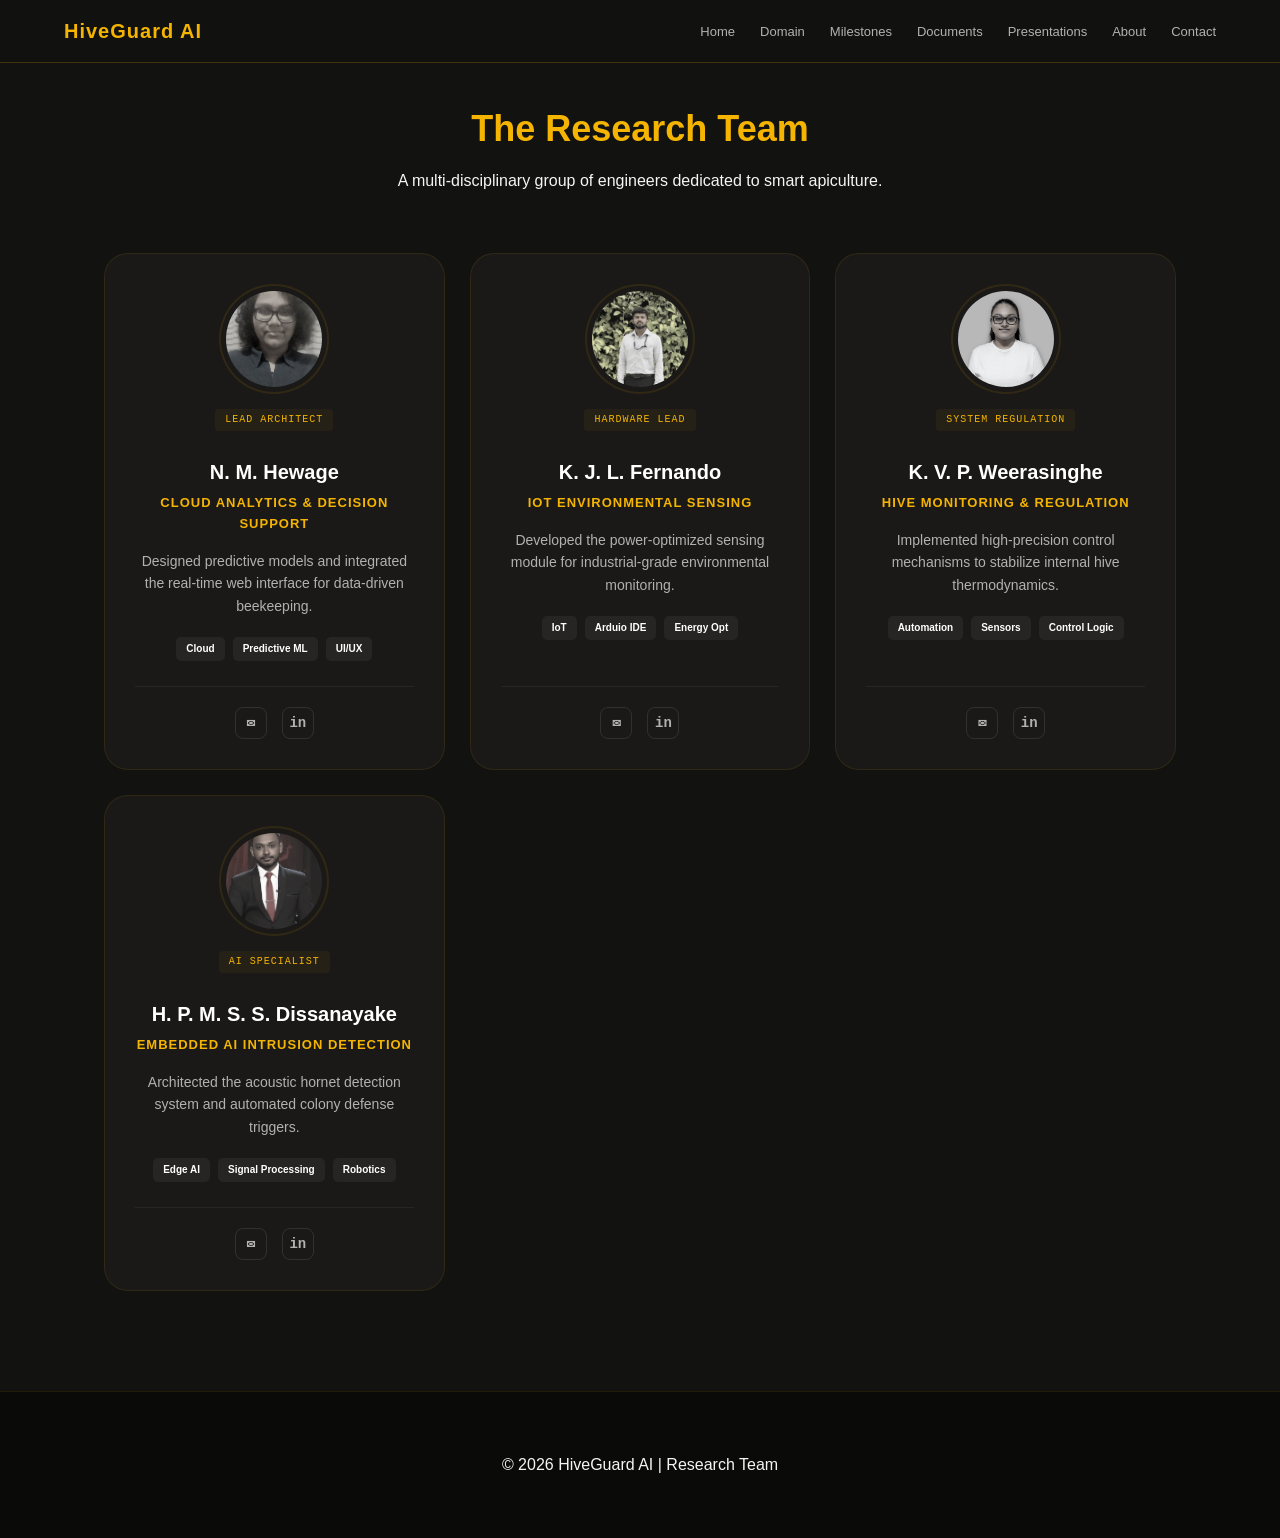
==== commit e8c2f81a: "Renewed milestones and updated project weights" ====
--- a/about.html
+++ b/about.html
@@ -32,7 +32,7 @@
         <div class="profile-portal reveal">
             <div class="portal-scanner"></div> <div class="portal-header">
                 <div class="member-photo-wrapper">
-                    <img src="assets/team/member1.jpg" alt="N. M. Hewage" class="member-photo">
+                    <img src="assests/images/Hewage N M.jpeg" alt="N. M. Hewage" class="member-photo">
                     <div class="photo-glow"></div>
                 </div>
                 <span class="member-tag">LEAD ARCHITECT</span>
@@ -50,9 +50,9 @@
 
             <div class="portal-footer">
                 <div class="member-social">
-                    <a href="mailto:your_email@email.com" class="social-icon mail-icon" title="Email">✉</a>
+                    <a href="mailto:IT22084286@my.sliit.lk" class="social-icon mail-icon" title="Email">✉</a>
                     <a href="#" class="social-icon linked-icon" title="LinkedIn">in</a>
-                    <a href="#" class="social-icon research-icon" title="ResearchGate">RG</a>
+               
                 </div>
             </div>
         </div>
@@ -61,7 +61,7 @@
             <div class="portal-scanner"></div>
             <div class="portal-header">
                 <div class="member-photo-wrapper">
-                    <img src="assets/team/member2.jpg" alt="K. J. L. Fernando" class="member-photo">
+                    <img src="assests/images/Fernando K J L.jpeg" alt="K. J. L. Fernando" class="member-photo">
                     <div class="photo-glow"></div>
                 </div>
                 <span class="member-tag">HARDWARE LEAD</span>
@@ -71,12 +71,12 @@
                 <p class="member-role">IoT Environmental Sensing</p>
                 <p class="member-desc">Developed the power-optimized sensing module for industrial-grade environmental monitoring.</p>
                 <div class="member-skills">
-                    <span>IoT</span><span>PCB Design</span><span>Energy Opt</span>
+                    <span>IoT</span><span>Arduio IDE</span><span>Energy Opt</span>
                 </div>
             </div>
             <div class="portal-footer">
                 <div class="member-social">
-                    <a href="mailto:member_email@email.com" class="social-icon mail-icon" title="Email">✉</a>
+                    <a href="IT22284648@my.sliit.lk" class="social-icon mail-icon" title="Email">✉</a>
                     <a href="#" class="social-icon linked-icon" title="LinkedIn">in</a>
                 </div>
             </div>
@@ -86,7 +86,7 @@
             <div class="portal-scanner"></div>
             <div class="portal-header">
                 <div class="member-photo-wrapper">
-                    <img src="assets/team/member3.jpg" alt="K. V. P. Weerasinghe" class="member-photo">
+                    <img src="assests/images/Weerasinghe K V P.jpeg" alt="K. V. P. Weerasinghe" class="member-photo">
                     <div class="photo-glow"></div>
                 </div>
                 <span class="member-tag">SYSTEM REGULATION</span>
@@ -102,7 +102,8 @@
             <div class="portal-footer">
                 <div class="member-social">
                     <a href="mailto:member_email@email.com" class="social-icon mail-icon" title="Email">✉</a>
-                    <a href="#" class="social-icon research-icon" title="ResearchGate">RG</a>
+                    <a href="#" class="social-icon linked-icon" title="LinkedIn">in</a>
+                   
                 </div>
             </div>
         </div>
@@ -111,7 +112,7 @@
             <div class="portal-scanner"></div>
             <div class="portal-header">
                 <div class="member-photo-wrapper">
-                    <img src="assets/team/member4.jpg" alt="H. P. M. S. S. Dissanayake" class="member-photo">
+                    <img src="assests/images/Dissanayake .jpeg" alt="H. P. M. S. S. Dissanayake" class="member-photo">
                     <div class="photo-glow"></div>
                 </div>
                 <span class="member-tag">AI SPECIALIST</span>
@@ -126,7 +127,7 @@
             </div>
             <div class="portal-footer">
                 <div class="member-social">
-                    <a href="mailto:member_email@email.com" class="social-icon mail-icon" title="Email">✉</a>
+                    <a href="IT22315946@my.sliit.lk" class="social-icon mail-icon" title="Email">✉</a>
                     <a href="#" class="social-icon linked-icon" title="LinkedIn">in</a>
                 </div>
             </div>
